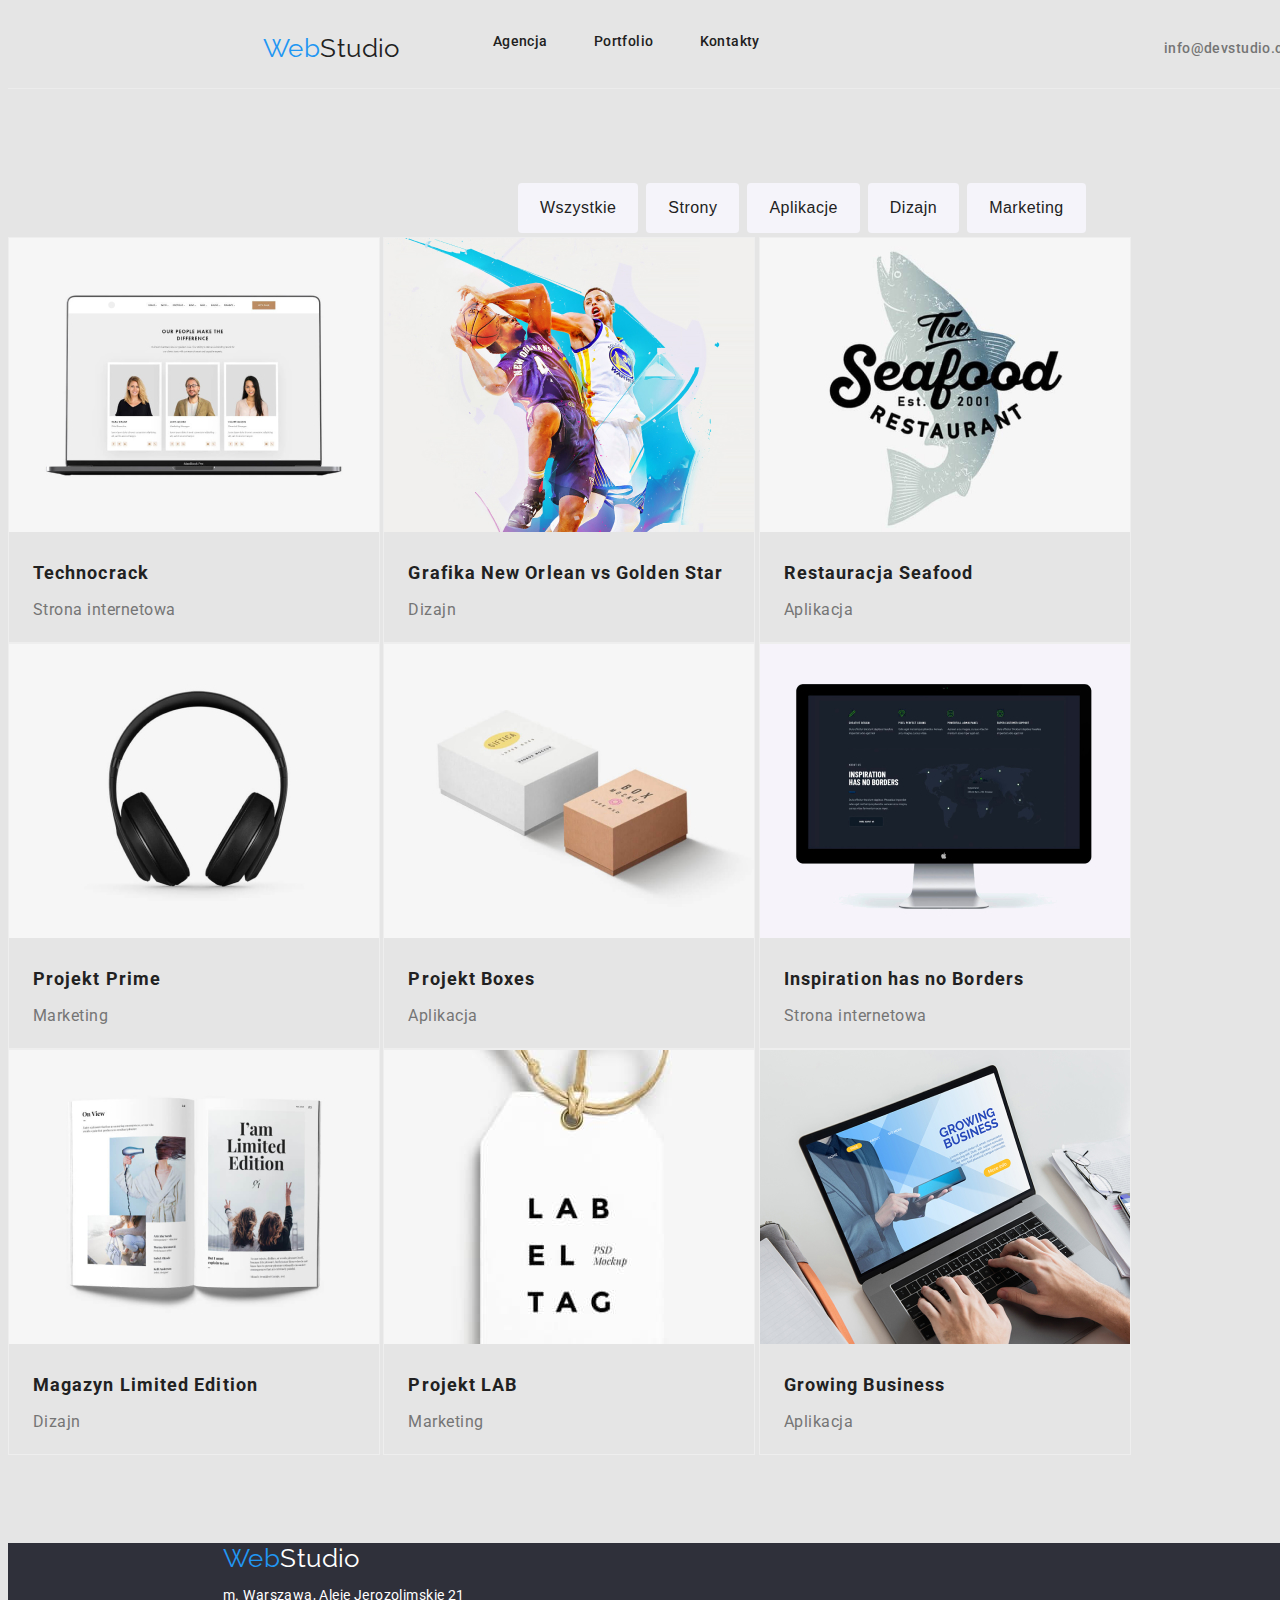
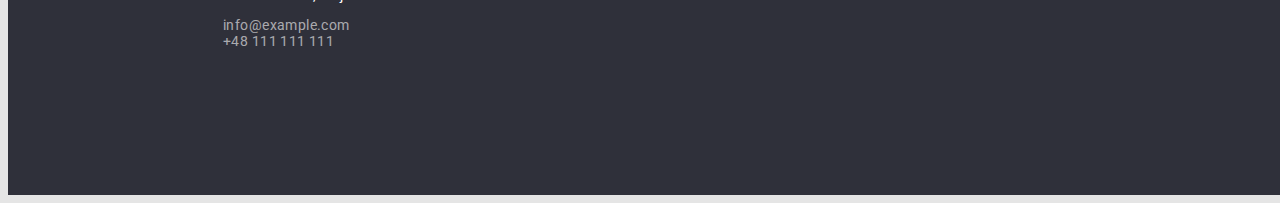
==== portfolio.html @ 27dc32db "hw-3" ====
<!DOCTYPE html>
<html lang="pl">
  <head>
    <meta charset="UTF-8" />
    <meta http-equiv="X-UA-Compatible" content="IE=edge" />
    <meta name="viewport" content="width=device-width, initial-scale=1.0" />
    <title>Portfolio</title>
    <link rel="stylesheet" href="css/style.css" />
    <link rel="preconnect" href="https://fonts.googleapis.com" />
    <link rel="preconnect" href="https://fonts.gstatic.com" crossorigin />
    <link
      href="https://fonts.googleapis.com/css2?family=Raleway:wght@700&family=Roboto:wght@400;500;700;900&display=swap"
      rel="stylesheet"
    />
    <!-- * font-family: 'Roboto', sans-serif; -->

    <!-- font-family: 'Raleway', sans-serif; -->
  </head>
  <body>
    <header class="header-index-portfolio">
      <nav>
        <ul>
          <li>
            <a href="index.html" class="nav-webstudio"
              ><span>Web</span>Studio</a
            >
          </li>
          <li><a href="" class="nav-menu">Agencja</a></li>
          <li><a href="portfolio.html" class="nav-menu">Portfolio</a></li>
          <li><a href="" class="nav-menu">Kontakty</a></li>
        </ul>
      </nav>
      <ul class="menu-contacts">
        <li><a href="mailto:info@devstudio.com">info@devstudio.com</a></li>
        <li><a href="tel:+48111111111">+48 111 111 111</a></li>
      </ul>
    </header>

    <main class="portfolio">
      <section class="box-portfolio-buttons">
        <ul>
          <li><button type="button">Wszystkie</button></li>
          <li><button type="button">Strony</button></li>
          <li><button type="button">Aplikacje</button></li>
          <li><button type="button">Dizajn</button></li>
          <li><button type="button">Marketing</button></li>
        </ul>
      </section>
      <section class="box-portfolio-fotos">
        <figure>
          <img
            src="images/technocrack.jpg"
            alt="Technocrack"
            width="370"
            height="294"
          />
          <figcaption>
            Technocrack <br />
            <span>Strona internetowa</span>
          </figcaption>
        </figure>

        <figure>
          <img
            src="images/grafikaneworleanvsgoldenstar.jpg"
            alt=" Grafika New Orlean vs Golden Star"
            width="370"
            height="294"
          />
          <figcaption>
            Grafika New Orlean vs Golden Star <br />
            <span>Dizajn</span>
          </figcaption>
        </figure>

        <figure>
          <img
            src="images/restauracjaseafood.jpg"
            alt="Restauracja Seafood"
            width="370"
            height="294"
          />
          <figcaption>
            Restauracja Seafood <br />
            <span> Aplikacja</span>
          </figcaption>
        </figure>

        <figure>
          <img
            src="images/projektprime.jpg"
            alt="Projekt Prime"
            width="370"
            height="294"
          />
          <figcaption>
            Projekt Prime <br />
            <span>Marketing</span>
          </figcaption>
        </figure>

        <figure>
          <img
            src="images/projektboxes.jpg"
            alt="Projekt Boxes"
            width="370"
            height="294"
          />
          <figcaption>
            Projekt Boxes <br />
            <span>Aplikacja</span>
          </figcaption>
        </figure>

        <figure>
          <img
            src="images/inspirationhasnoborders.jpg"
            alt="Inspiration has no Borders"
            width="370"
            height="294"
          />
          <figcaption>
            Inspiration has no Borders <br />
            <span> Strona internetowa </span>
          </figcaption>
        </figure>

        <figure>
          <img
            src="images/magazynlimitededition.jpg"
            alt="Magazyn Limited Edition"
            width="370"
            height="294"
          />
          <figcaption>
            Magazyn Limited Edition <br />
            <span> Dizajn</span>
          </figcaption>
        </figure>

        <figure>
          <img
            src="images/projektlab.jpg"
            alt="Projekt LAB"
            width="370"
            height="294"
          />
          <figcaption>
            Projekt LAB <br />
            <span>Marketing</span>
          </figcaption>
        </figure>

        <figure>
          <img
            src="images/growingbusiness.jpg"
            alt="Growing Business"
            width="370"
            height="294"
          />
          <figcaption>
            Growing Business <br />
            <span> Aplikacja </span>
          </figcaption>
        </figure>
      </section>
    </main>

    <footer class="footer">
      <a href="index.html" class="nav-webstudio-footer"
        ><span>Web</span>Studio</a
      >
      <address class="address">
        <ul>
          <li>
            <p class="footer-address">m. Warszawa, Aleje Jerozolimskie 21</p>
          </li>
          <li>
            <a class="footer-contacts" href="mailto:info@example.com"
              >info@example.com</a
            >
          </li>
          <li>
            <a class="footer-contacts" href="tel:+48111111111"
              >+48 111 111 111</a
            >
          </li>
        </ul>
      </address>
    </footer>
  </body>
</html>
---- css/style.css ----
/* common styles css for parts body, header and footer 
in files index.html and porfolio.html */

/* body */
:root {
  --text-color: #212121;
  --background-color: #E5E5E5;
  --text-selection-color: red;
  --background-selection-color: chartreuse;
}

*::selection {
  color: var(--text-selection-color);
  background-color: var(--background-selection-color);
}

body {
  font-family: "Roboto", sans-serif;
  color: var(--text-color);
  background-color: var(--background-color);
  font-size: 14px;
  letter-spacing: 0.03em;
}

/* width: 1600px;
  height: 1880px;
  border: solid 1px; */

/* header */
.header-index-portfolio {
  width: 1600px;
  height: 80px;
  border: solid 1px;
  border-top-style: none;
  border-right-style: none;
  border-left-style: none;
  border-bottom-color: #ececec;
  display: flex;
  align-items: center;
}
.header-index-portfolio ul {
  list-style: none;
  display: flex;
}

.nav-webstudio {
  font-family: "Raleway", sans-serif;
  font-size: 26px;
  text-decoration: none;
  color: inherit;
  margin: 24px 93px 25px 215px;
}

.nav-webstudio > span {
  color: #2196f3;
}

.nav-menu {
  text-decoration: none;
  color: inherit;
  margin-right: 46px;
  font-weight: 500;
}
.nav-menu:hover,
.nav-menu:focus {
  color: #2196f3;
}

.menu-contacts {
  margin-left: 318px;
}
.menu-contacts a {
  text-decoration: none;
  font-weight: 500;
  color: #757575;
  margin-right: 50px;
}

.menu-contacts a:hover,
.menu-contacts a:focus {
  color: #2196f3;
}

/* footer */

.footer {
  width: 1600px;
  height: 252px;
  background-color: #2f303a;
}

.footer .nav-webstudio-footer {
  font-family: "Raleway", sans-serif;
  font-size: 26px;
  text-decoration: none;
  color: white;
  padding-left: 215px;
}

.nav-webstudio-footer > span {
  color: #2196f3;
}

.address ul {
  list-style: none;
  padding-left: 215px;
}
.address .footer-address {
  color: #ffffff;
  font-style: normal;
  letter-spacing: 0.03em;
}

.address .footer-contacts {
  color: rgba(255, 255, 255, 0.6);
  font-style: normal;
  text-decoration: none;
}
.address .footer-contacts:hover,
.address .footer-contacts:focus {
  color: #2196f3;
}

/* styles css for file index.html */
.main-section {
  height: 600px;
  width: 1600px;
  background-color: #2f303a;
}

.main-section > h1 {
  font-size: 44px;
  font-weight: 900;
  color: white;
  width: 696px;
  height: 120px;
  text-align: center;
  line-height: 60px;
  margin-left: 452px;
  margin-block: 0px;
  padding-top: 200px;
}

.main-section > button {
  color: white;
  background-color: #2196f3;
  width: 200px;
  height: 50px;
  border-radius: 4px;
  font-size: 16px;
  font-weight: 700;
  cursor: pointer;
  margin-left: 700px;
}

.information {
  width: 1170px;
  height: 101px;
  display: flex;
  /* background-color: #f39d9d; */
}

.information h3 {
  font-weight: 700;
  font-size: 14px;
}

.information p {
  color: #757575;
  line-height: 1.714;
}

.description {
  width: 1170px;
  height: 386px;
  margin-left: 215px;
  margin-top: 94px;
  /* background-color: antiquewhite; */
}

.description h2 {
  font-size: 36px;
  font-weight: 700;
  margin-left: 409px;
  margin-bottom: 0px;
}

.description ul {
  list-style: none;
  display: flex;
  padding-left: 0px;
  margin-top: 50px;
}

.description li {
  padding-right: 30px;
}

.team {
  width: 1600px;
  height: 648px;
  background-color: #f5f4fa;
}
.team figure {
  border-bottom-left-radius: 4px;
  border-bottom-right-radius: 4px;
  box-shadow: 2px 2px 2px rgba(0, 0, 0, 0.5);
}

.team h2 {
  font-size: 36px;
  font-weight: 700;
  margin-left: 695px;
  padding-top: 94px;
}
.team img {
  margin-bottom: 30px;
}

.team figure {
  display: inline-block;
  font-size: 16px;
  color: #757575;
  text-align: center;
  padding-bottom: 30px;
}

.team span {
  font-weight: 500;
  color: #212121;
}

/* styles css for file portfolio.html */

.portfolio {
  width: 1170px;
  height: 1360px;
  /* border: solid 1px;
  border-color: #2196f3; */
  /* background-color:#E5E5E5; */
}
.box-portfolio-buttons {
  width: 572px;
  height: 54px;
  /* border: solid 1px; */
  margin-left: 510px;
  margin-top: 94px;
}
.box-portfolio-buttons > ul {
  display: flex;
  list-style: none;
  padding-left: 0px;
  margin-top: 0px;

  /* align-items: center;
  margin-left: 0px; */
}
.box-portfolio-buttons button {
  color: inherit;
  font-size: 16px;
  font-weight: 500;
  padding: 6px 22px 6px 22px;
  margin-right: 8px;
  background-color: #f5f4fa;
  border: none;
  border-radius: 4px;
  height: 50px;

  cursor: pointer;
  letter-spacing: 0.03em;
}
.box-portfolio-buttons button:hover,
.box-portfolio-buttons button:focus {
  background-color: #2196f3;
  border: none;
  color: white;
  box-shadow: 0px 2px 2px rgba(0, 0, 0, 0.12);
}

.box-portfolio-fotos figure {
  border: solid 1px;
  border-color: rgba(238, 238, 238, 1);
  width: 370px;
  height: 404px;
  display: inline-block;
  margin: 0px 0px 0px 0px;
}

.box-portfolio-fotos figcaption {
  font-size: 18px;
  font-weight: 700;
  line-height: 2;
  padding-left: 24px;
  padding-top: 20px;
  letter-spacing: 0.06em;
}

.box-portfolio-fotos span {
  font-size: 16px;
  font-weight: 400;
  letter-spacing: 0.03em;
  color: #757575;
}
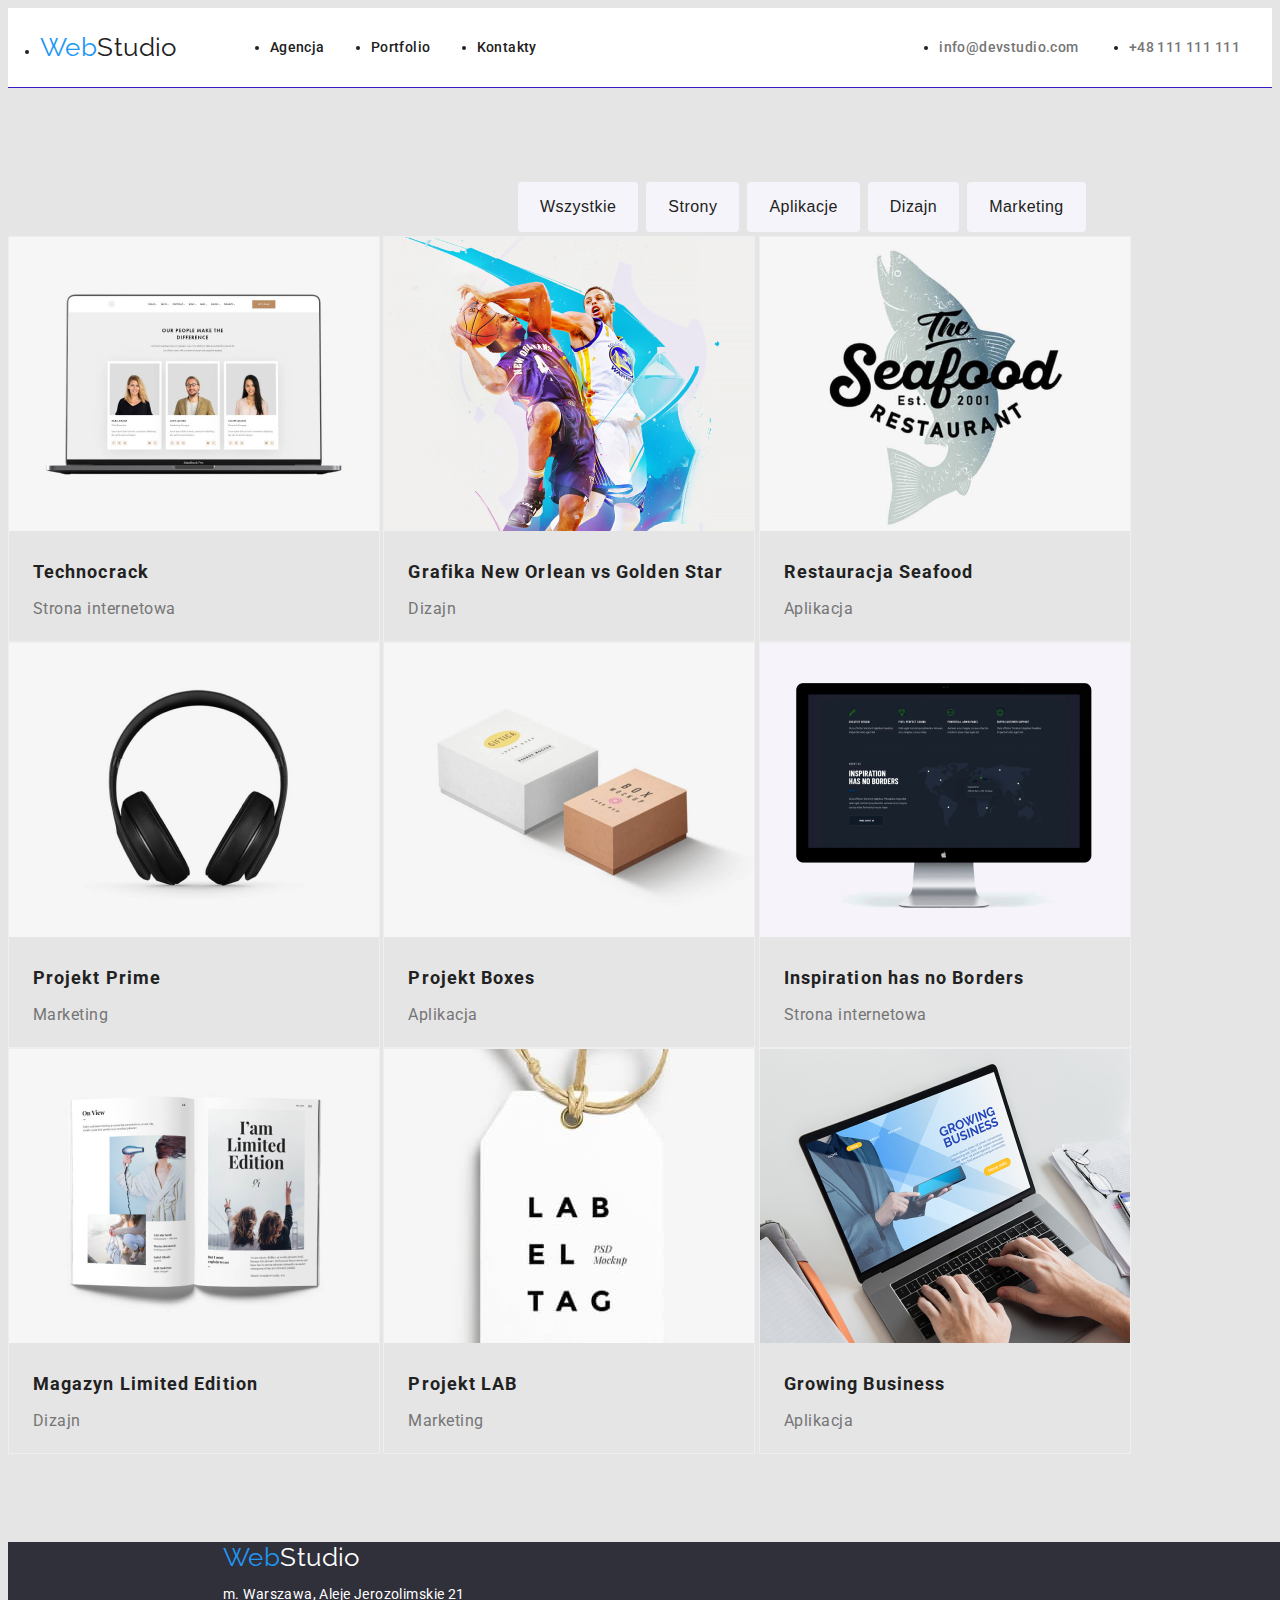
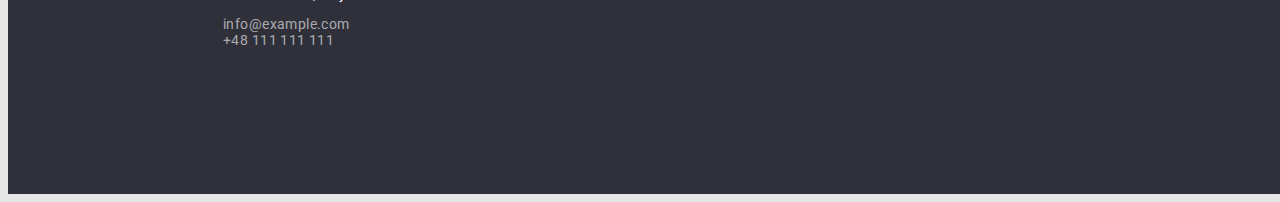
==== commit dd400272: "hw-3" ====
--- a/portfolio.html
+++ b/portfolio.html
@@ -5,6 +5,13 @@
     <meta http-equiv="X-UA-Compatible" content="IE=edge" />
     <meta name="viewport" content="width=device-width, initial-scale=1.0" />
     <title>Portfolio</title>
+    <link
+      rel="stylesheet"
+      href="https://cdnjs.cloudflare.com/ajax/libs/modern-normalize/1.1.0/modern-normalize.min.css"
+      integrity="sha512-wpPYUAdjBVSE4KJnH1VR1HeZfpl1ub8YT/NKx4PuQ5NmX2tKuGu6U/JRp5y+Y8XG2tV+wKQpNHVUX03MfMFn9Q=="
+      crossorigin="anonymous"
+      referrerpolicy="no-referrer"
+    />
     <link rel="stylesheet" href="css/style.css" />
     <link rel="preconnect" href="https://fonts.googleapis.com" />
     <link rel="preconnect" href="https://fonts.gstatic.com" crossorigin />
@@ -12,28 +19,41 @@
       href="https://fonts.googleapis.com/css2?family=Raleway:wght@700&family=Roboto:wght@400;500;700;900&display=swap"
       rel="stylesheet"
     />
+
     <!-- * font-family: 'Roboto', sans-serif; -->
 
     <!-- font-family: 'Raleway', sans-serif; -->
   </head>
   <body>
     <header class="header-index-portfolio">
-      <nav>
-        <ul>
-          <li>
-            <a href="index.html" class="nav-webstudio"
-              ><span>Web</span>Studio</a
-            >
-          </li>
-          <li><a href="" class="nav-menu">Agencja</a></li>
-          <li><a href="portfolio.html" class="nav-menu">Portfolio</a></li>
-          <li><a href="" class="nav-menu">Kontakty</a></li>
+      <div class="container nav-flex-box">
+        <nav>
+          <ul class="nav-links">
+            <li>
+              <a href="index.html" class="nav-webstudio"
+                ><span>Web</span>Studio</a
+              >
+            </li>
+            <li class="nav-menu-item">
+              <a href="" class="nav-menu">Agencja</a>
+            </li>
+            <li class="nav-menu-item">
+              <a href="portfolio.html" class="nav-menu">Portfolio</a>
+            </li>
+            <li class="nav-menu-item">
+              <a href="" class="nav-menu">Kontakty</a>
+            </li>
+          </ul>
+        </nav>
+        <ul class="menu-contacts">
+          <li class="menu-contacts-item">
+            <a href="mailto:info@devstudio.com">info@devstudio.com</a>
+          </li>
+          <li class="menu-contacts-item">
+            <a href="tel:+48111111111">+48 111 111 111</a>
+          </li>
         </ul>
-      </nav>
-      <ul class="menu-contacts">
-        <li><a href="mailto:info@devstudio.com">info@devstudio.com</a></li>
-        <li><a href="tel:+48111111111">+48 111 111 111</a></li>
-      </ul>
+      </div>
     </header>
 
     <main class="portfolio">
--- a/css/style.css
+++ b/css/style.css
@@ -1,10 +1,20 @@
 /* common styles css for parts body, header and footer 
 in files index.html and porfolio.html */
+.container {
+  width: 1200px;
+  margin: auto;
+  padding: 0px 15px;
+  /* background-color: aquamarine; */
+}
+
+/* ul {
+  list-style: none;
+} */
 
 /* body */
 :root {
   --text-color: #212121;
-  --background-color: #E5E5E5;
+  --background-color: #e5e5e5;
   --text-selection-color: red;
   --background-selection-color: chartreuse;
 }
@@ -22,25 +32,28 @@
   letter-spacing: 0.03em;
 }
 
-/* width: 1600px;
-  height: 1880px;
-  border: solid 1px; */
-
 /* header */
 .header-index-portfolio {
-  width: 1600px;
-  height: 80px;
   border: solid 1px;
   border-top-style: none;
   border-right-style: none;
   border-left-style: none;
-  border-bottom-color: #ececec;
-  display: flex;
+  border-bottom-color: hsl(252, 79%, 44%);
+  background-color: #ffffff;
+}
+.nav-flex-box {
+  display: flex;
+  justify-content: space-between;
+  padding-top: 24px;
+  padding-bottom: 25px;
+}
+
+.nav-links {
+  display: flex;
+  justify-content: space-between;
+  padding: 0px;
+  margin: 0px;
   align-items: center;
-}
-.header-index-portfolio ul {
-  list-style: none;
-  display: flex;
 }
 
 .nav-webstudio {
@@ -48,7 +61,7 @@
   font-size: 26px;
   text-decoration: none;
   color: inherit;
-  margin: 24px 93px 25px 215px;
+  margin-right: 93px;
 }
 
 .nav-webstudio > span {
@@ -58,22 +71,41 @@
 .nav-menu {
   text-decoration: none;
   color: inherit;
+  font-weight: 500;
+}
+
+.nav-menu-item {
   margin-right: 46px;
-  font-weight: 500;
-}
+}
+
+.nav-menu-item:last-child {
+  margin-right: 0px;
+}
+
 .nav-menu:hover,
 .nav-menu:focus {
   color: #2196f3;
 }
 
 .menu-contacts {
-  margin-left: 318px;
-}
+  display: flex;
+  align-items: center;
+  padding: 0px;
+  margin: 0px;
+  margin-left: 371px;
+}
+
 .menu-contacts a {
   text-decoration: none;
   font-weight: 500;
   color: #757575;
+}
+
+.menu-contacts-item {
   margin-right: 50px;
+}
+.menu-contacts-item:last-child {
+  margin-right: 0px;
 }
 
 .menu-contacts a:hover,
@@ -122,26 +154,38 @@
 }
 
 /* styles css for file index.html */
+.main {
+  /* height: 600px;
+  width: 1600px; */
+  background-color: white;
+  margin: 0px auto;
+}
+
 .main-section {
-  height: 600px;
-  width: 1600px;
+  padding-top: 200px;
+  padding-bottom: 200px;
+}
+.bg-color {
   background-color: #2f303a;
 }
 
 .main-section > h1 {
   font-size: 44px;
   font-weight: 900;
+  line-height: 60px;
   color: white;
   width: 696px;
-  height: 120px;
+  /* height: 120px; */
   text-align: center;
-  line-height: 60px;
+  margin: 0px auto 30px;
+  /* line-height: 60px;
   margin-left: 452px;
   margin-block: 0px;
-  padding-top: 200px;
+  padding-top: 200px; */
 }
 
 .main-section > button {
+  display: block;
   color: white;
   background-color: #2196f3;
   width: 200px;
@@ -150,39 +194,52 @@
   font-size: 16px;
   font-weight: 700;
   cursor: pointer;
-  margin-left: 700px;
+  margin: 0px auto;
+  border: none;
+  /* margin-left: 700px; */
 }
 
 .information {
-  width: 1170px;
-  height: 101px;
-  display: flex;
+  margin: 0px auto;
+  display: flex;
+  padding-top: 94px;
+  padding-bottom: 94px;
+  flex-wrap: wrap;
+  gap: 30px;
+  /* flex-direction: row; */
   /* background-color: #f39d9d; */
 }
 
+.information-flexbox {
+  display: flex;
+  flex-direction: column;
+  width: 270px;
+}
+
 .information h3 {
   font-weight: 700;
   font-size: 14px;
+  line-height: 16.41px;
+  margin: 0px;
+  margin-bottom: 10px;
 }
 
 .information p {
   color: #757575;
-  line-height: 1.714;
+  line-height: 24px;
+  margin: 0px;
 }
 
 .description {
-  width: 1170px;
-  height: 386px;
-  margin-left: 215px;
-  margin-top: 94px;
+  display: flex;
+  flex-direction: column;
   /* background-color: antiquewhite; */
 }
 
 .description h2 {
   font-size: 36px;
   font-weight: 700;
-  margin-left: 409px;
-  margin-bottom: 0px;
+  margin: 0px auto;
 }
 
 .description ul {
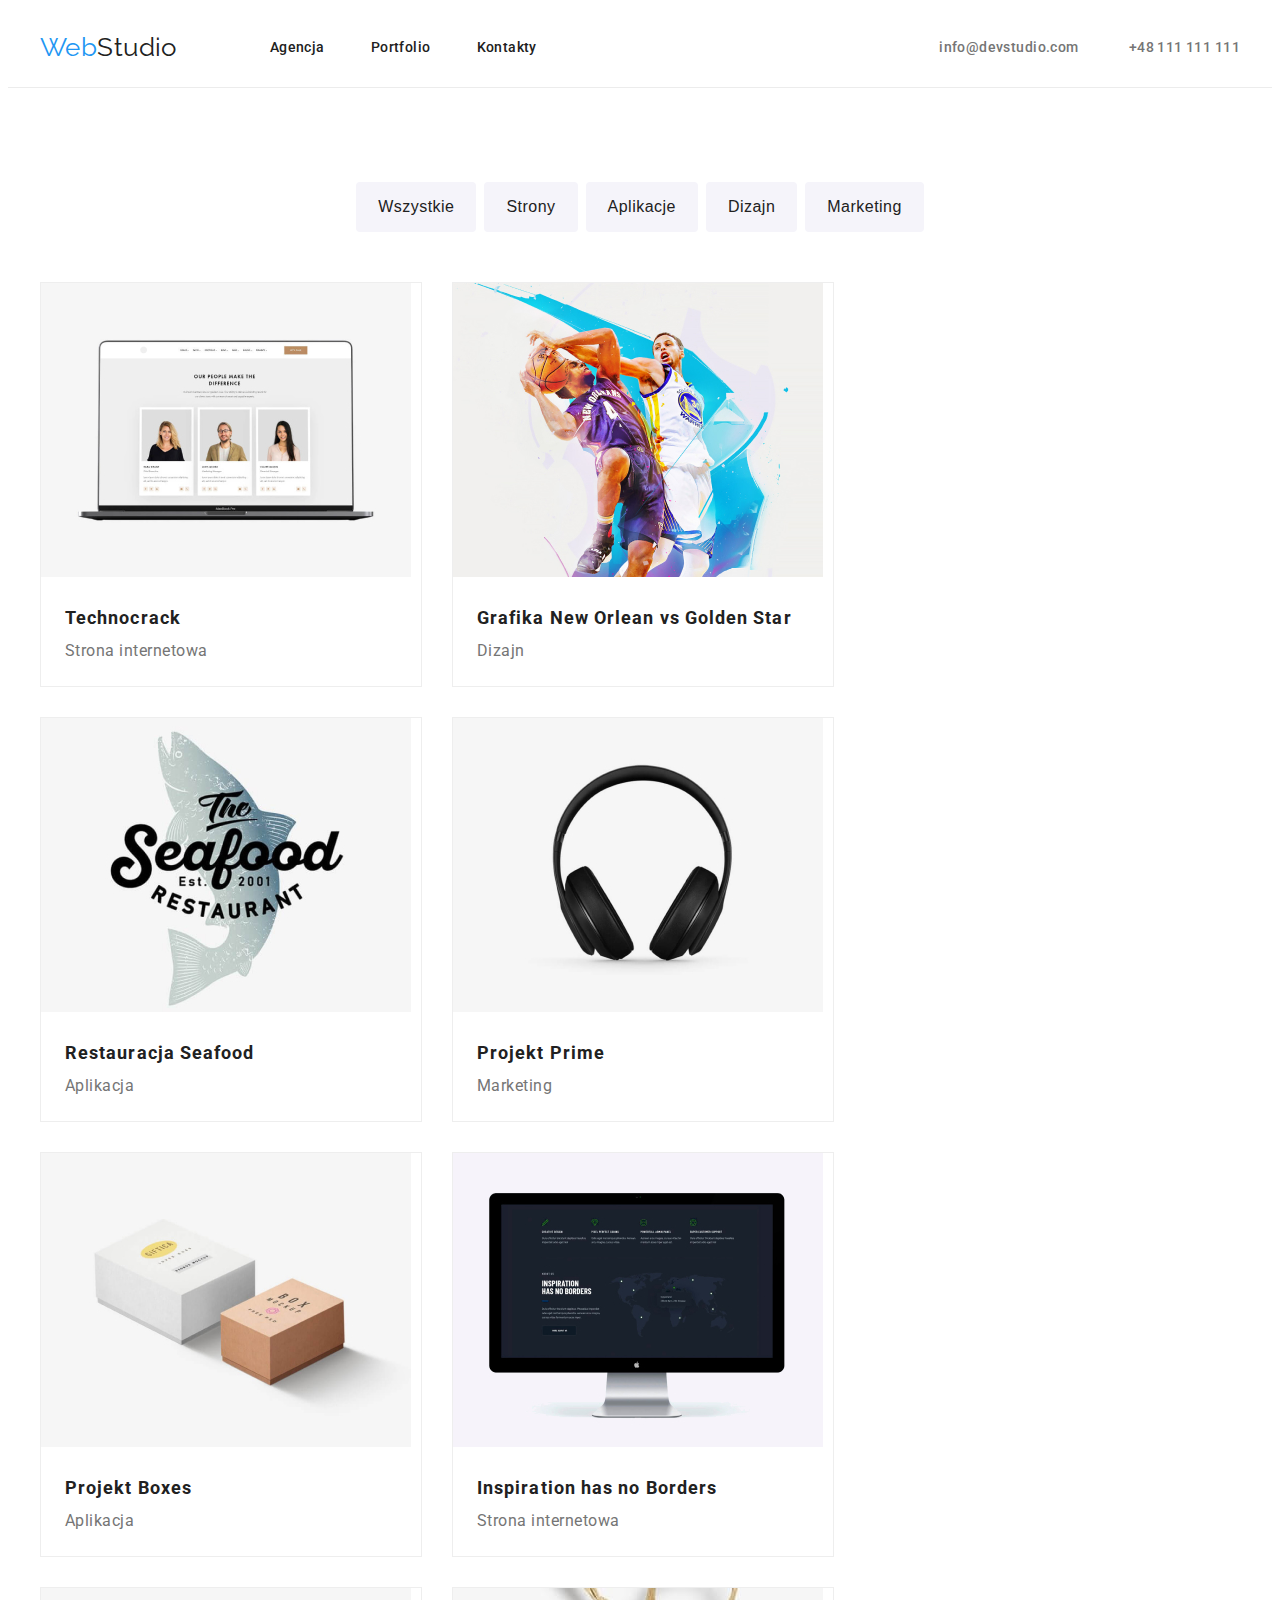
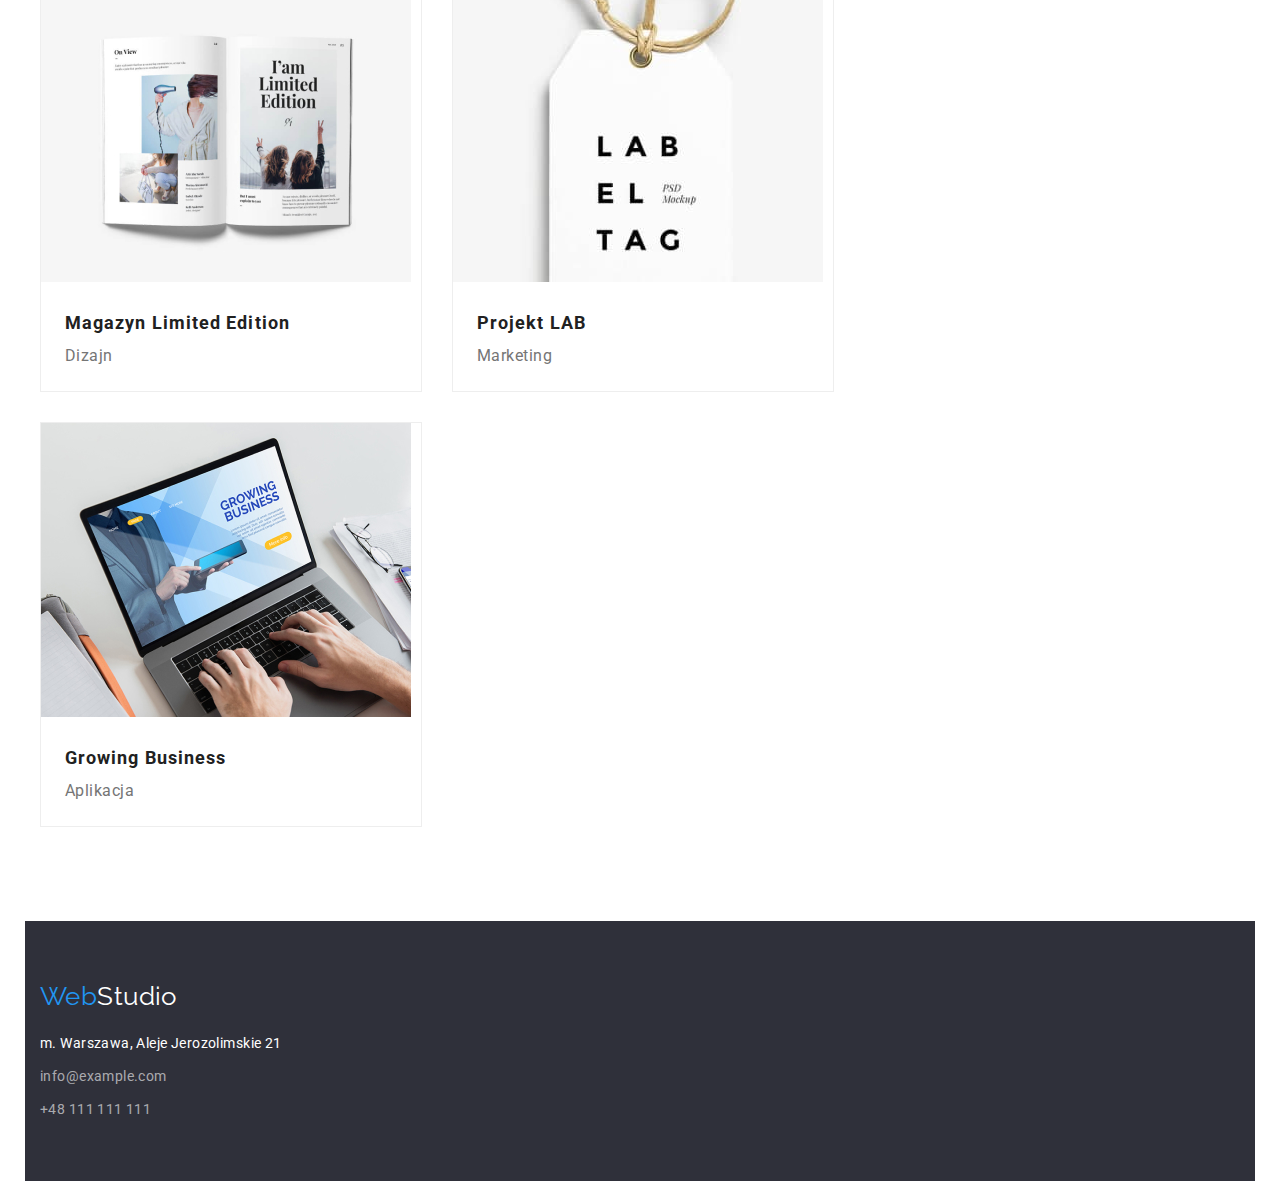
==== commit 49b2cf65: "hw" ====
--- a/portfolio.html
+++ b/portfolio.html
@@ -19,10 +19,7 @@
       href="https://fonts.googleapis.com/css2?family=Raleway:wght@700&family=Roboto:wght@400;500;700;900&display=swap"
       rel="stylesheet"
     />
-
-    <!-- * font-family: 'Roboto', sans-serif; -->
-
-    <!-- font-family: 'Raleway', sans-serif; -->
+    
   </head>
   <body>
     <header class="header-index-portfolio">
@@ -56,7 +53,7 @@
       </div>
     </header>
 
-    <main class="portfolio">
+    <main class="portfolio container">
       <section class="box-portfolio-buttons">
         <ul>
           <li><button type="button">Wszystkie</button></li>
@@ -75,7 +72,7 @@
             height="294"
           />
           <figcaption>
-            Technocrack <br />
+            <p> Technocrack </p>
             <span>Strona internetowa</span>
           </figcaption>
         </figure>
@@ -88,7 +85,7 @@
             height="294"
           />
           <figcaption>
-            Grafika New Orlean vs Golden Star <br />
+            <p>Grafika New Orlean vs Golden Star </p>
             <span>Dizajn</span>
           </figcaption>
         </figure>
@@ -101,7 +98,7 @@
             height="294"
           />
           <figcaption>
-            Restauracja Seafood <br />
+            <p>Restauracja Seafood </p>
             <span> Aplikacja</span>
           </figcaption>
         </figure>
@@ -114,7 +111,7 @@
             height="294"
           />
           <figcaption>
-            Projekt Prime <br />
+            <p>Projekt Prime </p>
             <span>Marketing</span>
           </figcaption>
         </figure>
@@ -127,7 +124,7 @@
             height="294"
           />
           <figcaption>
-            Projekt Boxes <br />
+            <p>Projekt Boxes </p>
             <span>Aplikacja</span>
           </figcaption>
         </figure>
@@ -140,7 +137,7 @@
             height="294"
           />
           <figcaption>
-            Inspiration has no Borders <br />
+            <p>Inspiration has no Borders </p>
             <span> Strona internetowa </span>
           </figcaption>
         </figure>
@@ -153,7 +150,7 @@
             height="294"
           />
           <figcaption>
-            Magazyn Limited Edition <br />
+            <p>Magazyn Limited Edition </p>
             <span> Dizajn</span>
           </figcaption>
         </figure>
@@ -166,7 +163,7 @@
             height="294"
           />
           <figcaption>
-            Projekt LAB <br />
+            <p>Projekt LAB </p>
             <span>Marketing</span>
           </figcaption>
         </figure>
@@ -179,14 +176,14 @@
             height="294"
           />
           <figcaption>
-            Growing Business <br />
+            <p>Growing Business </p>
             <span> Aplikacja </span>
           </figcaption>
         </figure>
       </section>
     </main>
 
-    <footer class="footer">
+    <footer class="footer container">
       <a href="index.html" class="nav-webstudio-footer"
         ><span>Web</span>Studio</a
       >
--- a/css/style.css
+++ b/css/style.css
@@ -4,17 +4,18 @@
   width: 1200px;
   margin: auto;
   padding: 0px 15px;
-  /* background-color: aquamarine; */
-}
-
-/* ul {
+}
+
+ul {
   list-style: none;
-} */
+  padding: 0px;
+  margin: 0px;
+}
 
 /* body */
 :root {
   --text-color: #212121;
-  --background-color: #e5e5e5;
+  --background-color: white;
   --text-selection-color: red;
   --background-selection-color: chartreuse;
 }
@@ -38,8 +39,7 @@
   border-top-style: none;
   border-right-style: none;
   border-left-style: none;
-  border-bottom-color: hsl(252, 79%, 44%);
-  background-color: #ffffff;
+  border-bottom-color: #ececec;
 }
 .nav-flex-box {
   display: flex;
@@ -116,8 +116,10 @@
 /* footer */
 
 .footer {
-  width: 1600px;
-  height: 252px;
+  padding-top: 60px;
+  padding-bottom: 60px;
+  display: flex;
+  flex-direction: column;
   background-color: #2f303a;
 }
 
@@ -126,27 +128,38 @@
   font-size: 26px;
   text-decoration: none;
   color: white;
-  padding-left: 215px;
 }
 
 .nav-webstudio-footer > span {
   color: #2196f3;
 }
 
-.address ul {
-  list-style: none;
-  padding-left: 215px;
-}
+.address {
+  margin-top: 20px;
+}
+
+.address li {
+  display: block;
+  margin-bottom: 9px;
+}
+
+.address li:last-child {
+  margin-bottom: 0px;
+}
+
 .address .footer-address {
   color: #ffffff;
   font-style: normal;
   letter-spacing: 0.03em;
+  margin: 0px;
+  line-height: 24px;
 }
 
 .address .footer-contacts {
   color: rgba(255, 255, 255, 0.6);
   font-style: normal;
   text-decoration: none;
+  line-height: 24px;
 }
 .address .footer-contacts:hover,
 .address .footer-contacts:focus {
@@ -154,12 +167,6 @@
 }
 
 /* styles css for file index.html */
-.main {
-  /* height: 600px;
-  width: 1600px; */
-  background-color: white;
-  margin: 0px auto;
-}
 
 .main-section {
   padding-top: 200px;
@@ -175,13 +182,8 @@
   line-height: 60px;
   color: white;
   width: 696px;
-  /* height: 120px; */
   text-align: center;
   margin: 0px auto 30px;
-  /* line-height: 60px;
-  margin-left: 452px;
-  margin-block: 0px;
-  padding-top: 200px; */
 }
 
 .main-section > button {
@@ -196,7 +198,6 @@
   cursor: pointer;
   margin: 0px auto;
   border: none;
-  /* margin-left: 700px; */
 }
 
 .information {
@@ -206,14 +207,12 @@
   padding-bottom: 94px;
   flex-wrap: wrap;
   gap: 30px;
-  /* flex-direction: row; */
-  /* background-color: #f39d9d; */
 }
 
 .information-flexbox {
   display: flex;
   flex-direction: column;
-  width: 270px;
+  width: calc((100% - 90px) / 4);
 }
 
 .information h3 {
@@ -233,7 +232,7 @@
 .description {
   display: flex;
   flex-direction: column;
-  /* background-color: antiquewhite; */
+  padding-bottom: 94px;
 }
 
 .description h2 {
@@ -246,17 +245,17 @@
   list-style: none;
   display: flex;
   padding-left: 0px;
-  margin-top: 50px;
-}
-
-.description li {
-  padding-right: 30px;
+  margin: 50px auto 0px;
+  gap: 30px;
 }
 
 .team {
-  width: 1600px;
-  height: 648px;
   background-color: #f5f4fa;
+  display: flex;
+  padding-top: 94px;
+  padding-bottom: 94px;
+  flex-direction: column;
+  justify-content: center;
 }
 .team figure {
   border-bottom-left-radius: 4px;
@@ -267,62 +266,72 @@
 .team h2 {
   font-size: 36px;
   font-weight: 700;
-  margin-left: 695px;
-  padding-top: 94px;
-}
-.team img {
-  margin-bottom: 30px;
-}
-
-.team figure {
-  display: inline-block;
+  line-height: 42.19px;
+  margin: 0px auto 50px;
+}
+
+.team-fotos {
+  display: flex;
+  gap: 30px;
+}
+
+.team-fotos > figure {
   font-size: 16px;
   color: #757575;
   text-align: center;
-  padding-bottom: 30px;
+  margin: 0px auto;
+  box-shadow: 0px 1px 3px rgba(0, 0, 0, 0.12), 0px 1px 1px rgba(0, 0, 0, 0.14),
+    0px 2px 1px rgba(0, 0, 0, 0.2);
+}
+
+.team figcaption {
+  margin: 30px auto;
 }
 
 .team span {
   font-weight: 500;
+  display: block;
+  margin-bottom: 10px;
   color: #212121;
 }
 
+.team p {
+  font-weight: 400px;
+  margin: 0px;
+}
+
 /* styles css for file portfolio.html */
 
 .portfolio {
-  width: 1170px;
-  height: 1360px;
-  /* border: solid 1px;
-  border-color: #2196f3; */
-  /* background-color:#E5E5E5; */
-}
+  display: flex;
+  flex-direction: column;
+  padding-top: 94px;
+  padding-bottom: 94px;
+}
+
 .box-portfolio-buttons {
-  width: 572px;
-  height: 54px;
-  /* border: solid 1px; */
-  margin-left: 510px;
-  margin-top: 94px;
-}
+  display: flex;
+  justify-content: center;
+  margin-bottom: 50px;
+}
+
 .box-portfolio-buttons > ul {
   display: flex;
   list-style: none;
   padding-left: 0px;
   margin-top: 0px;
-
-  /* align-items: center;
-  margin-left: 0px; */
-}
+  gap: 8px;
+}
+
 .box-portfolio-buttons button {
   color: inherit;
   font-size: 16px;
   font-weight: 500;
   padding: 6px 22px 6px 22px;
-  margin-right: 8px;
   background-color: #f5f4fa;
   border: none;
   border-radius: 4px;
   height: 50px;
-
   cursor: pointer;
   letter-spacing: 0.03em;
 }
@@ -334,13 +343,17 @@
   box-shadow: 0px 2px 2px rgba(0, 0, 0, 0.12);
 }
 
+.box-portfolio-fotos {
+  display: flex;
+  flex-wrap: wrap;
+  gap: 30px;
+}
+
 .box-portfolio-fotos figure {
   border: solid 1px;
   border-color: rgba(238, 238, 238, 1);
-  width: 370px;
-  height: 404px;
-  display: inline-block;
-  margin: 0px 0px 0px 0px;
+  margin: 0px;
+  width: calc((100% - 60px) / 3);
 }
 
 .box-portfolio-fotos figcaption {
@@ -348,13 +361,18 @@
   font-weight: 700;
   line-height: 2;
   padding-left: 24px;
-  padding-top: 20px;
   letter-spacing: 0.06em;
+}
+figcaption p {
+  margin: 20px 0px 0px;
 }
 
 .box-portfolio-fotos span {
   font-size: 16px;
   font-weight: 400;
+  line-height: 30px;
   letter-spacing: 0.03em;
   color: #757575;
-}
+  display: block;
+  margin-bottom: 20px;
+}
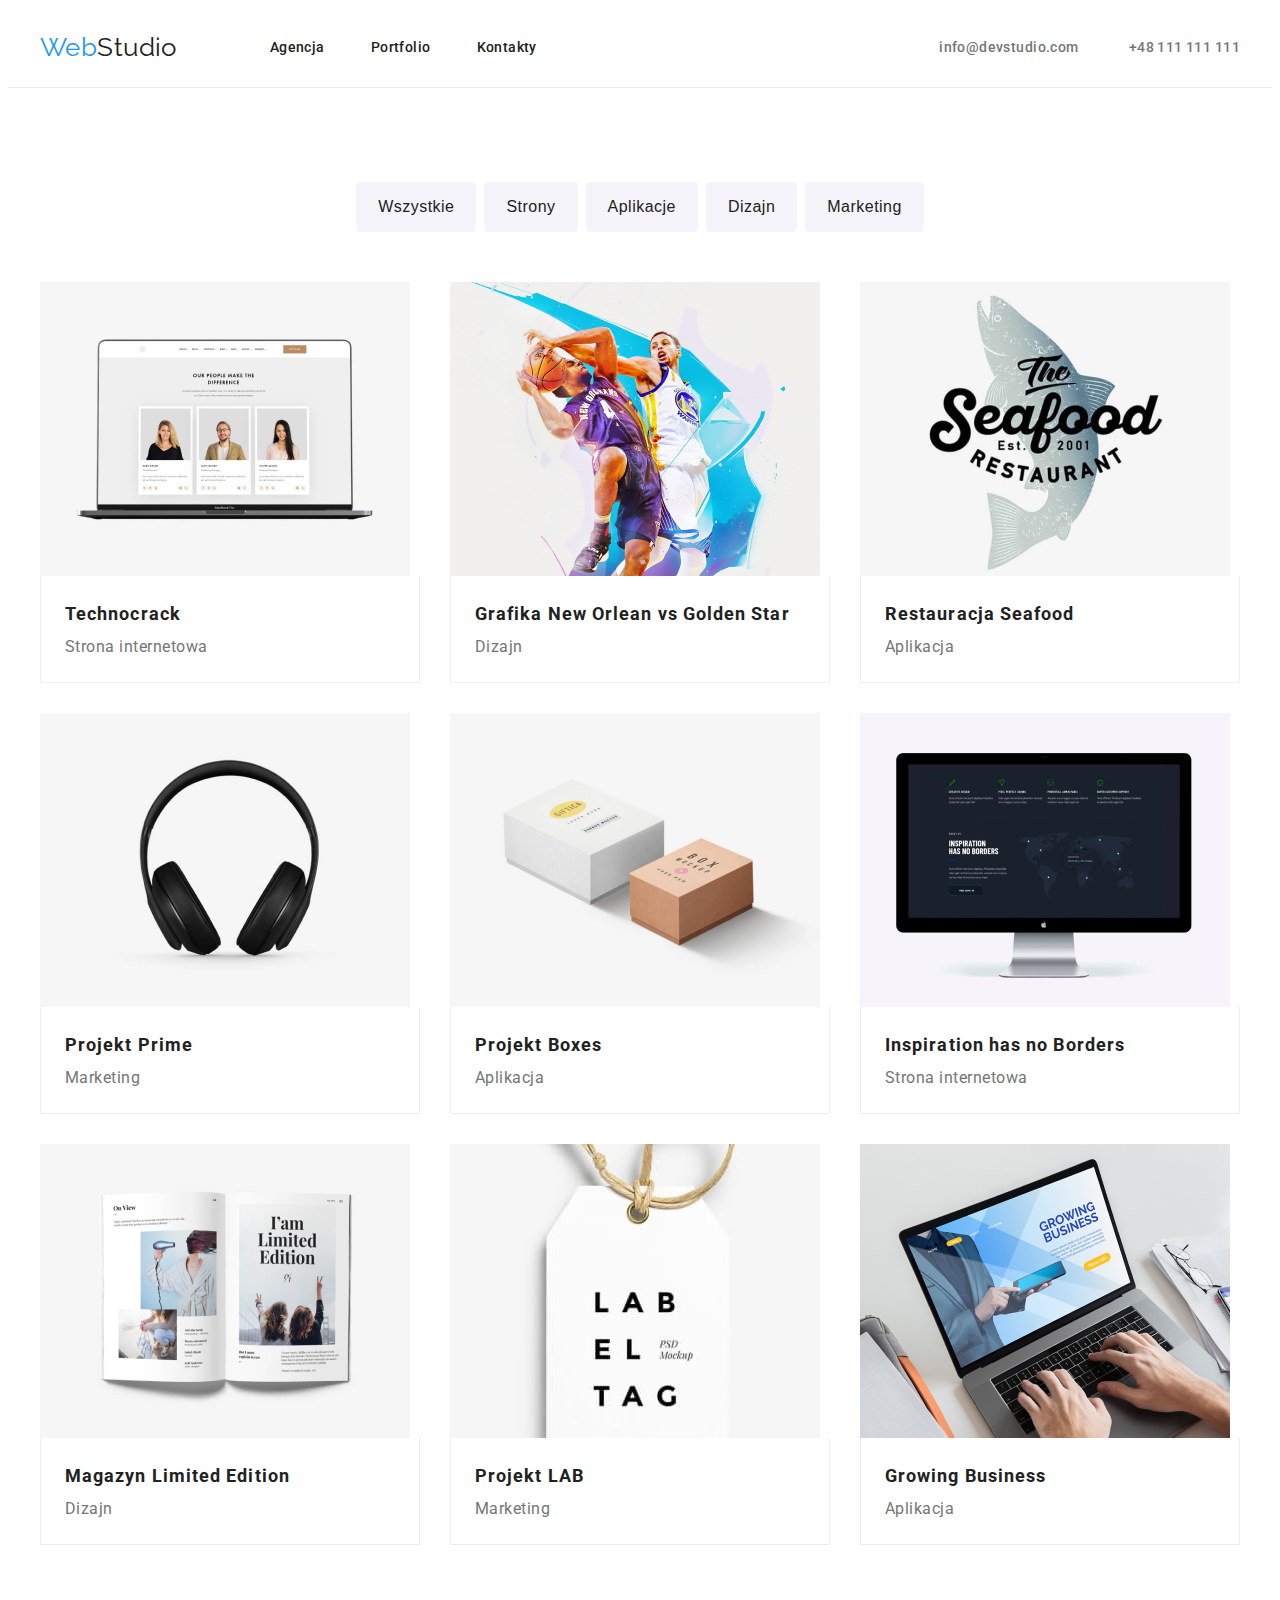
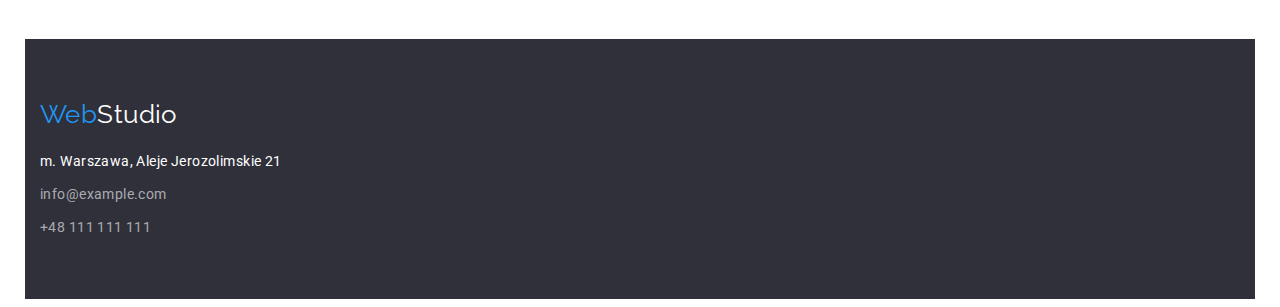
==== commit 1206a5ef: "hw-3" ====
--- a/portfolio.html
+++ b/portfolio.html
@@ -19,191 +19,213 @@
       href="https://fonts.googleapis.com/css2?family=Raleway:wght@700&family=Roboto:wght@400;500;700;900&display=swap"
       rel="stylesheet"
     />
-    
   </head>
   <body>
     <header class="header-index-portfolio">
-      <div class="container nav-flex-box">
-        <nav>
-          <ul class="nav-links">
-            <li>
-              <a href="index.html" class="nav-webstudio"
-                ><span>Web</span>Studio</a
-              >
-            </li>
-            <li class="nav-menu-item">
-              <a href="" class="nav-menu">Agencja</a>
-            </li>
-            <li class="nav-menu-item">
-              <a href="portfolio.html" class="nav-menu">Portfolio</a>
-            </li>
-            <li class="nav-menu-item">
-              <a href="" class="nav-menu">Kontakty</a>
+      <div class="container">
+        <div class="nav-flex-box">
+          <nav>
+            <ul class="nav-links">
+              <li>
+                <a href="index.html" class="nav-webstudio"
+                  ><span>Web</span>Studio</a
+                >
+              </li>
+              <li class="nav-menu-item">
+                <a href="" class="nav-menu">Agencja</a>
+              </li>
+              <li class="nav-menu-item">
+                <a href="portfolio.html" class="nav-menu">Portfolio</a>
+              </li>
+              <li class="nav-menu-item">
+                <a href="" class="nav-menu">Kontakty</a>
+              </li>
+            </ul>
+          </nav>
+          <ul class="menu-contacts">
+            <li class="menu-contacts-item">
+              <a href="mailto:info@devstudio.com">info@devstudio.com</a>
+            </li>
+            <li class="menu-contacts-item">
+              <a href="tel:+48111111111">+48 111 111 111</a>
             </li>
           </ul>
-        </nav>
-        <ul class="menu-contacts">
-          <li class="menu-contacts-item">
-            <a href="mailto:info@devstudio.com">info@devstudio.com</a>
-          </li>
-          <li class="menu-contacts-item">
-            <a href="tel:+48111111111">+48 111 111 111</a>
-          </li>
-        </ul>
+        </div>
       </div>
     </header>
 
-    <main class="portfolio container">
-      <section class="box-portfolio-buttons">
-        <ul>
-          <li><button type="button">Wszystkie</button></li>
-          <li><button type="button">Strony</button></li>
-          <li><button type="button">Aplikacje</button></li>
-          <li><button type="button">Dizajn</button></li>
-          <li><button type="button">Marketing</button></li>
-        </ul>
-      </section>
-      <section class="box-portfolio-fotos">
-        <figure>
-          <img
-            src="images/technocrack.jpg"
-            alt="Technocrack"
-            width="370"
-            height="294"
-          />
-          <figcaption>
-            <p> Technocrack </p>
-            <span>Strona internetowa</span>
-          </figcaption>
-        </figure>
-
-        <figure>
-          <img
-            src="images/grafikaneworleanvsgoldenstar.jpg"
-            alt=" Grafika New Orlean vs Golden Star"
-            width="370"
-            height="294"
-          />
-          <figcaption>
-            <p>Grafika New Orlean vs Golden Star </p>
-            <span>Dizajn</span>
-          </figcaption>
-        </figure>
-
-        <figure>
-          <img
-            src="images/restauracjaseafood.jpg"
-            alt="Restauracja Seafood"
-            width="370"
-            height="294"
-          />
-          <figcaption>
-            <p>Restauracja Seafood </p>
-            <span> Aplikacja</span>
-          </figcaption>
-        </figure>
-
-        <figure>
-          <img
-            src="images/projektprime.jpg"
-            alt="Projekt Prime"
-            width="370"
-            height="294"
-          />
-          <figcaption>
-            <p>Projekt Prime </p>
-            <span>Marketing</span>
-          </figcaption>
-        </figure>
-
-        <figure>
-          <img
-            src="images/projektboxes.jpg"
-            alt="Projekt Boxes"
-            width="370"
-            height="294"
-          />
-          <figcaption>
-            <p>Projekt Boxes </p>
-            <span>Aplikacja</span>
-          </figcaption>
-        </figure>
-
-        <figure>
-          <img
-            src="images/inspirationhasnoborders.jpg"
-            alt="Inspiration has no Borders"
-            width="370"
-            height="294"
-          />
-          <figcaption>
-            <p>Inspiration has no Borders </p>
-            <span> Strona internetowa </span>
-          </figcaption>
-        </figure>
-
-        <figure>
-          <img
-            src="images/magazynlimitededition.jpg"
-            alt="Magazyn Limited Edition"
-            width="370"
-            height="294"
-          />
-          <figcaption>
-            <p>Magazyn Limited Edition </p>
-            <span> Dizajn</span>
-          </figcaption>
-        </figure>
-
-        <figure>
-          <img
-            src="images/projektlab.jpg"
-            alt="Projekt LAB"
-            width="370"
-            height="294"
-          />
-          <figcaption>
-            <p>Projekt LAB </p>
-            <span>Marketing</span>
-          </figcaption>
-        </figure>
-
-        <figure>
-          <img
-            src="images/growingbusiness.jpg"
-            alt="Growing Business"
-            width="370"
-            height="294"
-          />
-          <figcaption>
-            <p>Growing Business </p>
-            <span> Aplikacja </span>
-          </figcaption>
-        </figure>
-      </section>
+    <main class="portfolio">
+      <div class="container">
+        <section class="box-portfolio-buttons">
+          <ul>
+            <li><button type="button">Wszystkie</button></li>
+            <li><button type="button">Strony</button></li>
+            <li><button type="button">Aplikacje</button></li>
+            <li><button type="button">Dizajn</button></li>
+            <li><button type="button">Marketing</button></li>
+          </ul>
+        </section>
+        <section >
+          <ul class="box-portfolio-fotos">
+            <li>
+              <figure>
+                <img
+                  src="images/technocrack.jpg"
+                  alt="Technocrack"
+                  width="370"
+                  height="294"
+                  
+                />
+                <figcaption>
+                  <p>Technocrack</p>
+                  <span>Strona internetowa</span>
+                </figcaption>
+              </figure>
+            </li>
+            <li>
+              <figure>
+                <img
+                  src="images/grafikaneworleanvsgoldenstar.jpg"
+                  alt=" Grafika New Orlean vs Golden Star"
+                  width="370"
+                  height="294"
+                />
+                <figcaption>
+                  <p>Grafika New Orlean vs Golden Star</p>
+                  <span>Dizajn</span>
+                </figcaption>
+              </figure>
+            </li>
+            <li>
+              <figure>
+                <img
+                  src="images/restauracjaseafood.jpg"
+                  alt="Restauracja Seafood"
+                  width="370"
+                  height="294"
+                />
+                <figcaption>
+                  <p>Restauracja Seafood</p>
+                  <span> Aplikacja</span>
+                </figcaption>
+              </figure>
+            </li>
+            <li>
+              <figure>
+                <img
+                  src="images/projektprime.jpg"
+                  alt="Projekt Prime"
+                  width="370"
+                  height="294"
+                />
+                <figcaption>
+                  <p>Projekt Prime</p>
+                  <span>Marketing</span>
+                </figcaption>
+              </figure>
+            </li>
+            <li>
+              <figure>
+                <img
+                  src="images/projektboxes.jpg"
+                  alt="Projekt Boxes"
+                  width="370"
+                  height="294"
+                />
+                <figcaption>
+                  <p>Projekt Boxes</p>
+                  <span>Aplikacja</span>
+                </figcaption>
+              </figure>
+            </li>
+            <li>
+              <figure>
+                <img
+                  src="images/inspirationhasnoborders.jpg"
+                  alt="Inspiration has no Borders"
+                  width="370"
+                  height="294"
+                />
+                <figcaption>
+                  <p>Inspiration has no Borders</p>
+                  <span> Strona internetowa </span>
+                </figcaption>
+              </figure>
+            </li>
+            <li>
+              <figure>
+                <img
+                  src="images/magazynlimitededition.jpg"
+                  alt="Magazyn Limited Edition"
+                  width="370"
+                  height="294"
+                />
+                <figcaption>
+                  <p>Magazyn Limited Edition</p>
+                  <span> Dizajn</span>
+                </figcaption>
+              </figure>
+            </li>
+            <li>
+              <figure>
+                <img
+                  src="images/projektlab.jpg"
+                  alt="Projekt LAB"
+                  width="370"
+                  height="294"
+                />
+                <figcaption>
+                  <p>Projekt LAB</p>
+                  <span>Marketing</span>
+                </figcaption>
+              </figure>
+            </li>
+            <li>
+              <figure>
+                <img
+                  src="images/growingbusiness.jpg"
+                  alt="Growing Business"
+                  width="370"
+                  height="294"
+                />
+                <figcaption>
+                  <p>Growing Business</p>
+                  <span> Aplikacja </span>
+                </figcaption>
+              </figure>
+            </li>
+          </ul>
+        </section>
+      </div>
     </main>
 
-    <footer class="footer container">
-      <a href="index.html" class="nav-webstudio-footer"
-        ><span>Web</span>Studio</a
-      >
-      <address class="address">
-        <ul>
-          <li>
-            <p class="footer-address">m. Warszawa, Aleje Jerozolimskie 21</p>
-          </li>
-          <li>
-            <a class="footer-contacts" href="mailto:info@example.com"
-              >info@example.com</a
-            >
-          </li>
-          <li>
-            <a class="footer-contacts" href="tel:+48111111111"
-              >+48 111 111 111</a
-            >
-          </li>
-        </ul>
-      </address>
+    <footer>
+      <div class="container bg-color-footer">
+        <div class="footer">
+          <a href="index.html" class="nav-webstudio-footer"
+            ><span>Web</span>Studio</a
+          >
+          <address class="address">
+            <ul>
+              <li>
+                <p class="footer-address">
+                  m. Warszawa, Aleje Jerozolimskie 21
+                </p>
+              </li>
+              <li>
+                <a class="footer-contacts" href="mailto:info@example.com"
+                  >info@example.com</a
+                >
+              </li>
+              <li>
+                <a class="footer-contacts" href="tel:+48111111111"
+                  >+48 111 111 111</a
+                >
+              </li>
+            </ul>
+          </address>
+        </div>
+      </div>
     </footer>
   </body>
 </html>
--- a/css/style.css
+++ b/css/style.css
@@ -114,13 +114,15 @@
 }
 
 /* footer */
+.bg-color-footer {
+  background-color: #2f303a;
+}
 
 .footer {
   padding-top: 60px;
   padding-bottom: 60px;
   display: flex;
   flex-direction: column;
-  background-color: #2f303a;
 }
 
 .footer .nav-webstudio-footer {
@@ -168,12 +170,19 @@
 
 /* styles css for file index.html */
 
+.main {
+  width: 1600px;
+  padding: 0px;
+}
+
 .main-section {
+  margin: 0px auto;
   padding-top: 200px;
   padding-bottom: 200px;
-}
-.bg-color {
   background-color: #2f303a;
+  display: flex;
+  width: 100%;
+  flex-direction: column;
 }
 
 .main-section > h1 {
@@ -206,6 +215,7 @@
   padding-top: 94px;
   padding-bottom: 94px;
   flex-wrap: wrap;
+  flex-direction: row;
   gap: 30px;
 }
 
@@ -249,8 +259,10 @@
   gap: 30px;
 }
 
+.bg-color {
+  background-color: #f5f4fa;
+}
 .team {
-  background-color: #f5f4fa;
   display: flex;
   padding-top: 94px;
   padding-bottom: 94px;
@@ -349,11 +361,16 @@
   gap: 30px;
 }
 
+.box-portfolio-fotos li {
+  margin: 0px;
+  width: calc((100% - 60px) / 3);
+}
+
 .box-portfolio-fotos figure {
-  border: solid 1px;
-  border-color: rgba(238, 238, 238, 1);
-  margin: 0px;
-  width: calc((100% - 60px) / 3);
+  margin: 0px;
+}
+figure > img {
+  vertical-align: middle;
 }
 
 .box-portfolio-fotos figcaption {
@@ -361,10 +378,15 @@
   font-weight: 700;
   line-height: 2;
   padding-left: 24px;
+  padding-top: 20px;
   letter-spacing: 0.06em;
-}
+  border: solid 1px;
+  border-top: none;
+  border-color: rgba(238, 238, 238, 1);
+}
+
 figcaption p {
-  margin: 20px 0px 0px;
+  margin: 0px;
 }
 
 .box-portfolio-fotos span {
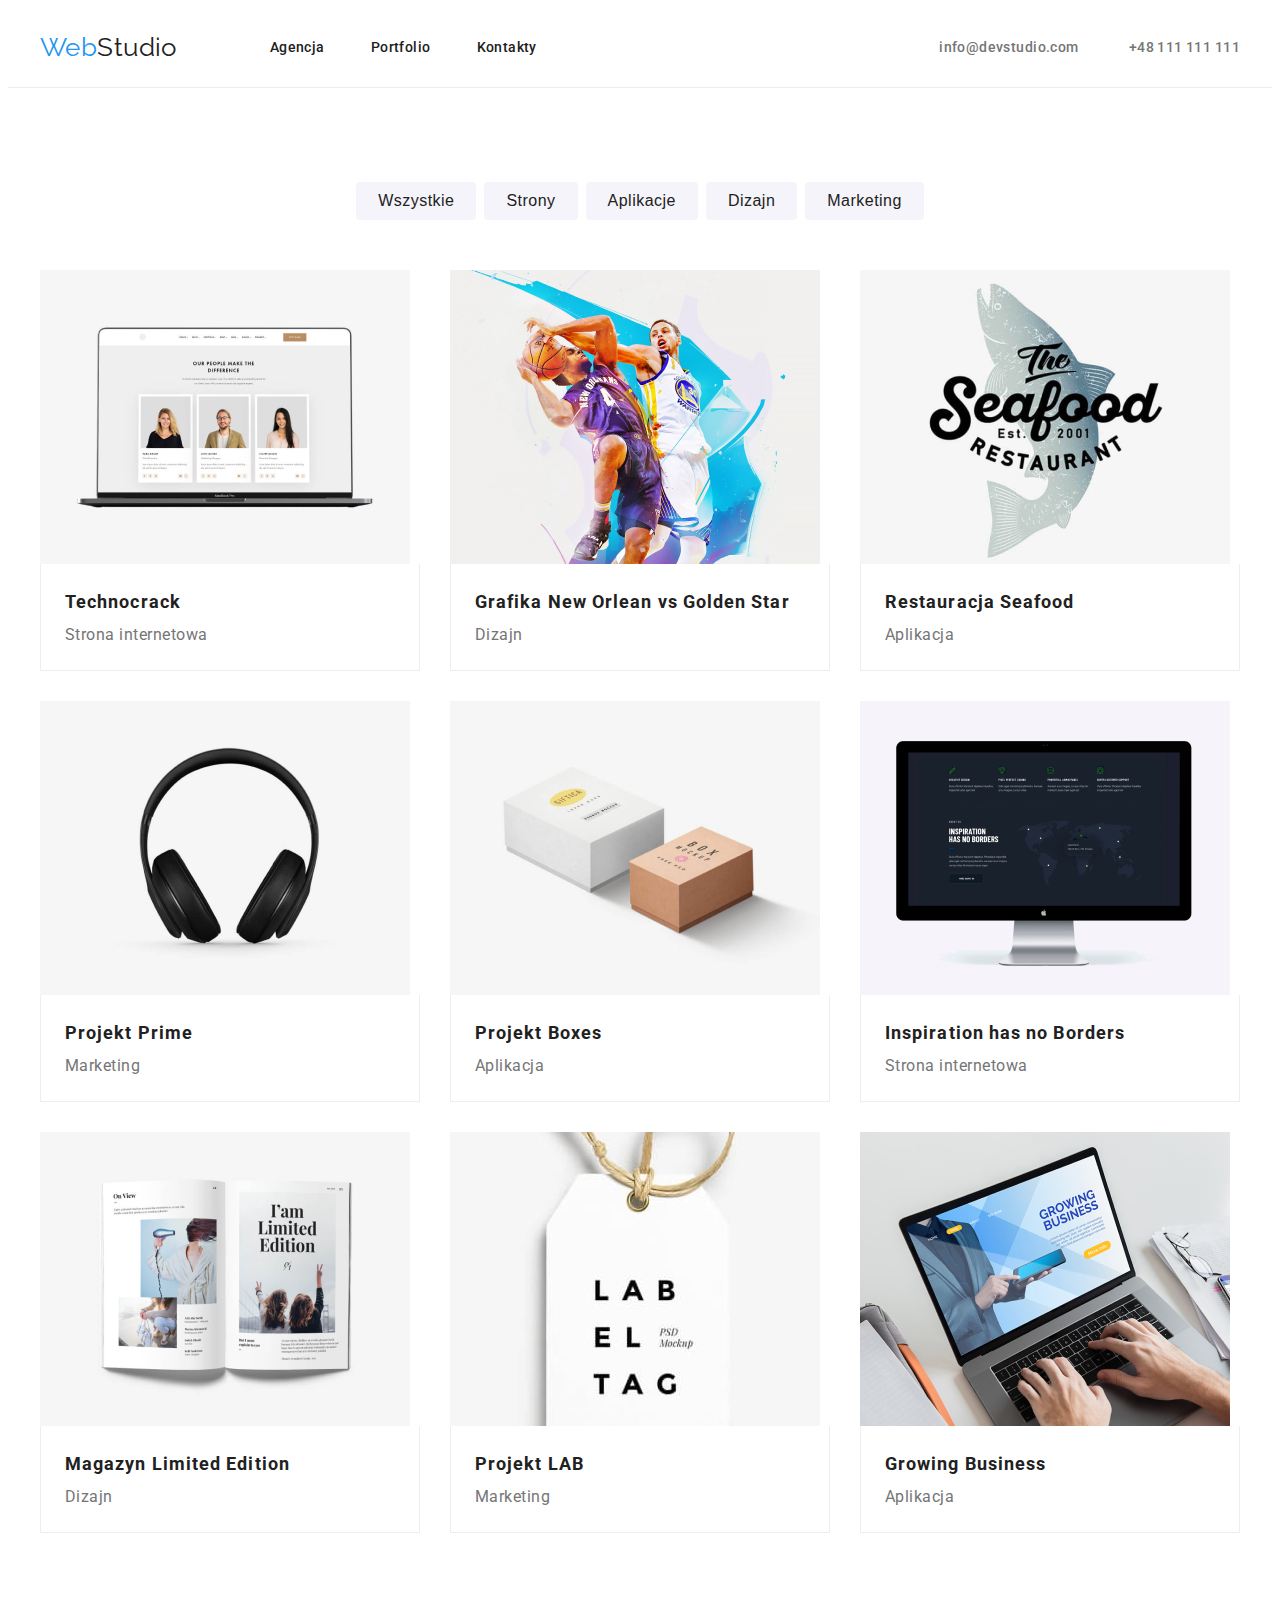
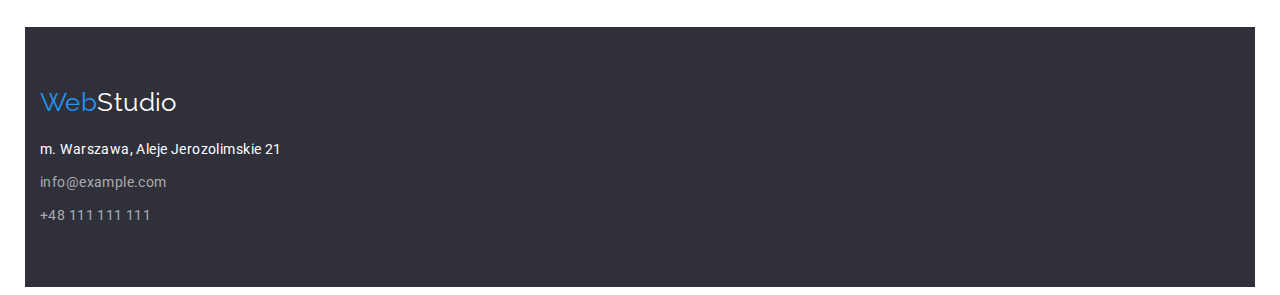
==== commit fb57dd5a: "hw-3" ====
--- a/portfolio.html
+++ b/portfolio.html
@@ -54,18 +54,16 @@
       </div>
     </header>
 
-    <main class="portfolio">
-      <div class="container">
-        <section class="box-portfolio-buttons">
-          <ul>
+    <main>
+      <section>
+        <div class="container portfolio">
+          <ul class="buttons">
             <li><button type="button">Wszystkie</button></li>
             <li><button type="button">Strony</button></li>
             <li><button type="button">Aplikacje</button></li>
             <li><button type="button">Dizajn</button></li>
             <li><button type="button">Marketing</button></li>
           </ul>
-        </section>
-        <section >
           <ul class="box-portfolio-fotos">
             <li>
               <figure>
@@ -74,7 +72,6 @@
                   alt="Technocrack"
                   width="370"
                   height="294"
-                  
                 />
                 <figcaption>
                   <p>Technocrack</p>
@@ -195,8 +192,8 @@
               </figure>
             </li>
           </ul>
-        </section>
-      </div>
+        </div>
+      </section>
     </main>
 
     <footer>
--- a/css/style.css
+++ b/css/style.css
@@ -170,9 +170,10 @@
 
 /* styles css for file index.html */
 
-.main {
+.container-main {
   width: 1600px;
   padding: 0px;
+  margin: 0px auto;
 }
 
 .main-section {
@@ -181,7 +182,6 @@
   padding-bottom: 200px;
   background-color: #2f303a;
   display: flex;
-  width: 100%;
   flex-direction: column;
 }
 
@@ -196,7 +196,6 @@
 }
 
 .main-section > button {
-  display: block;
   color: white;
   background-color: #2196f3;
   width: 200px;
@@ -269,11 +268,6 @@
   flex-direction: column;
   justify-content: center;
 }
-.team figure {
-  border-bottom-left-radius: 4px;
-  border-bottom-right-radius: 4px;
-  box-shadow: 2px 2px 2px rgba(0, 0, 0, 0.5);
-}
 
 .team h2 {
   font-size: 36px;
@@ -292,6 +286,8 @@
   color: #757575;
   text-align: center;
   margin: 0px auto;
+  border-bottom-left-radius: 4px;
+  border-bottom-right-radius: 4px;
   box-shadow: 0px 1px 3px rgba(0, 0, 0, 0.12), 0px 1px 1px rgba(0, 0, 0, 0.14),
     0px 2px 1px rgba(0, 0, 0, 0.2);
 }
@@ -321,21 +317,14 @@
   padding-bottom: 94px;
 }
 
-.box-portfolio-buttons {
+.buttons {
   display: flex;
   justify-content: center;
+  gap: 8px;
   margin-bottom: 50px;
 }
 
-.box-portfolio-buttons > ul {
-  display: flex;
-  list-style: none;
-  padding-left: 0px;
-  margin-top: 0px;
-  gap: 8px;
-}
-
-.box-portfolio-buttons button {
+.buttons button {
   color: inherit;
   font-size: 16px;
   font-weight: 500;
@@ -343,12 +332,12 @@
   background-color: #f5f4fa;
   border: none;
   border-radius: 4px;
-  height: 50px;
+  height: 38px;
   cursor: pointer;
   letter-spacing: 0.03em;
 }
-.box-portfolio-buttons button:hover,
-.box-portfolio-buttons button:focus {
+.portfolio button:hover,
+.portfolio button:focus {
   background-color: #2196f3;
   border: none;
   color: white;
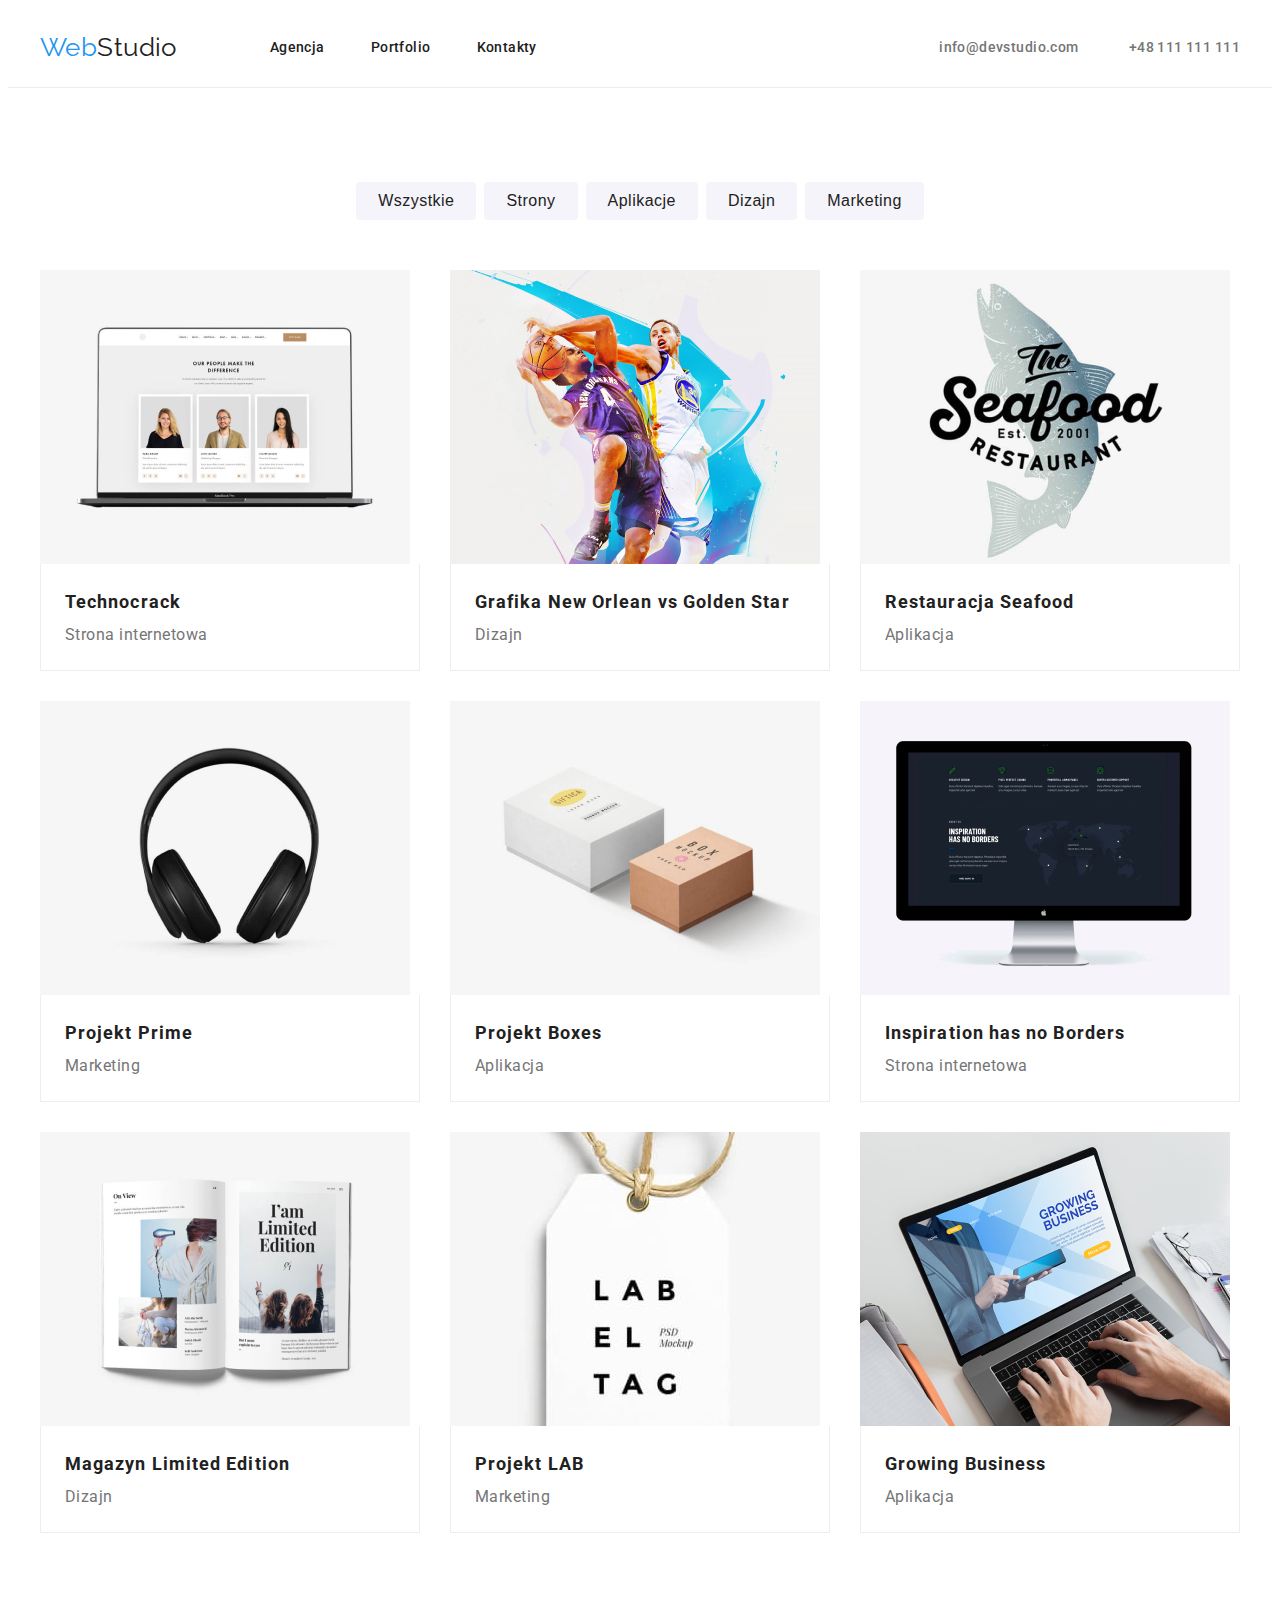
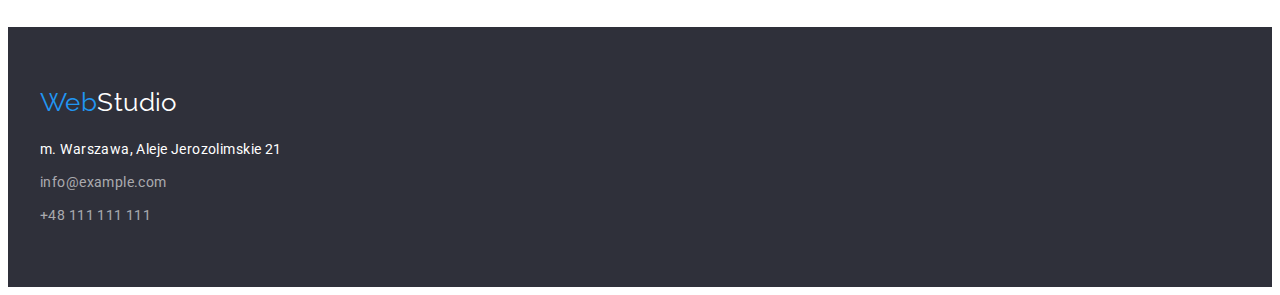
==== commit bba691d9: "hw-3" ====
--- a/portfolio.html
+++ b/portfolio.html
@@ -196,8 +196,8 @@
       </section>
     </main>
 
-    <footer>
-      <div class="container bg-color-footer">
+    <footer class="bg-color-footer">
+      <div class="container">
         <div class="footer">
           <a href="index.html" class="nav-webstudio-footer"
             ><span>Web</span>Studio</a
